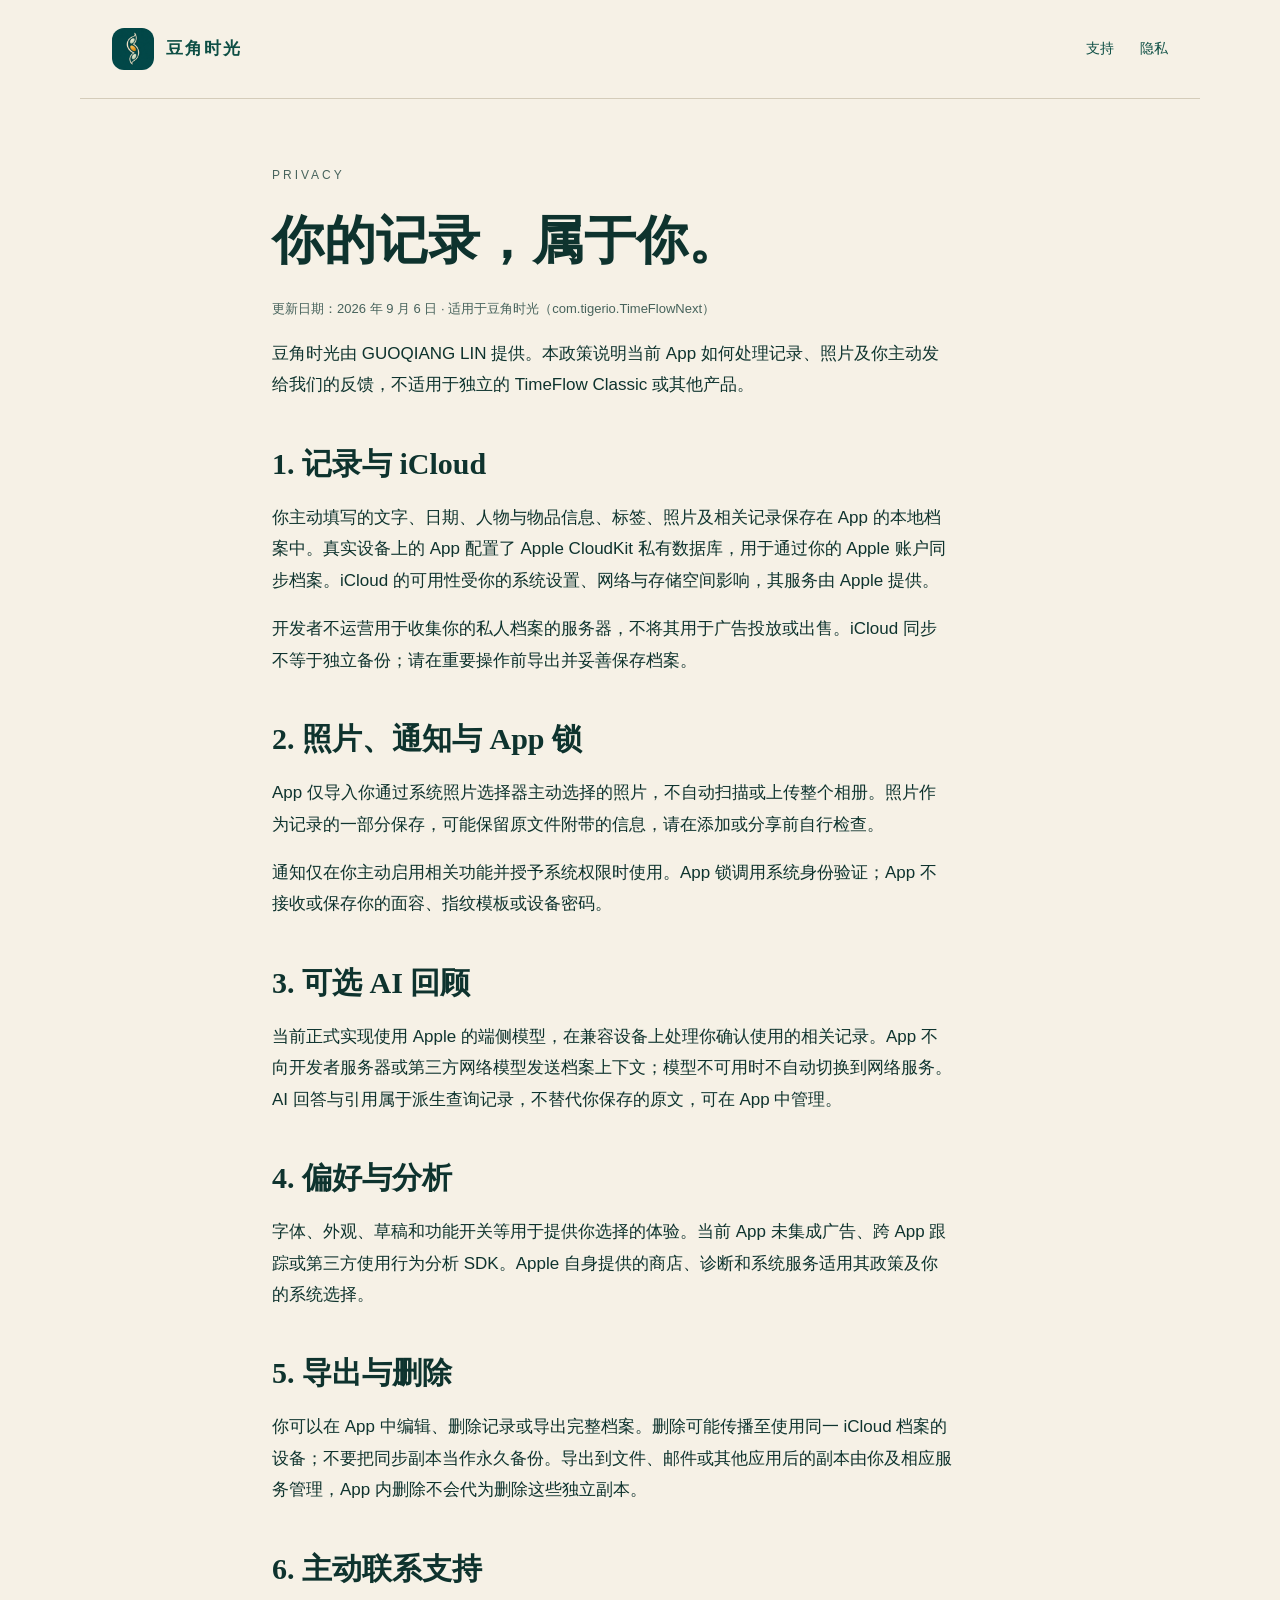
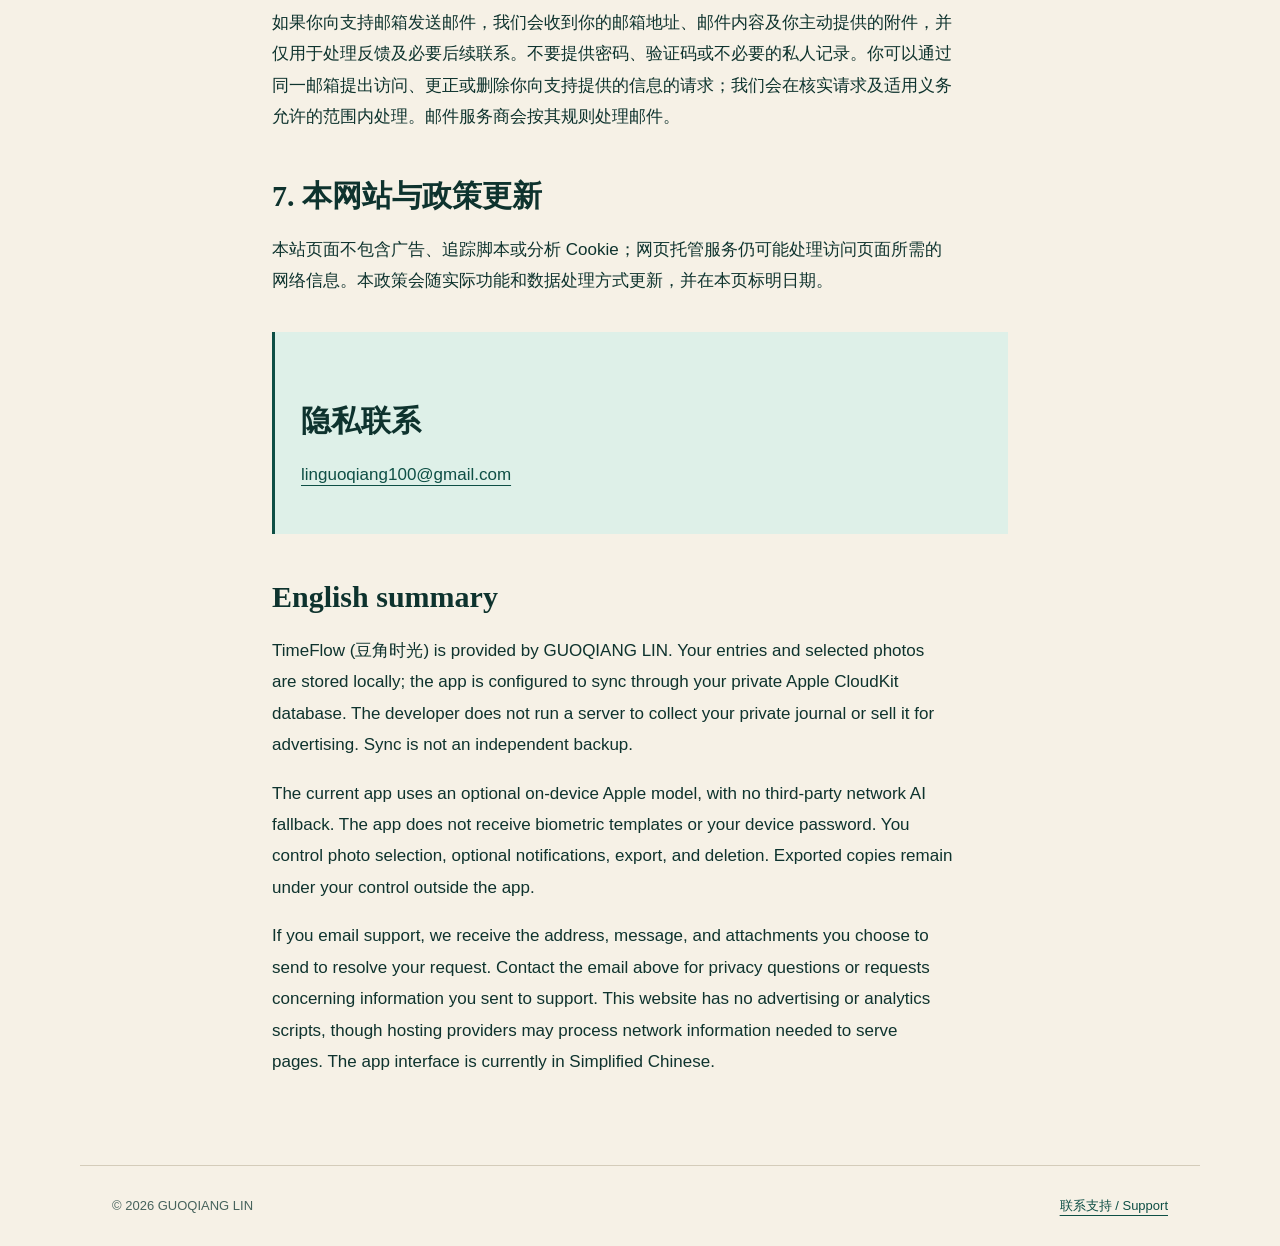
==== privacy.html @ fb49351d "docs: publish TimeFlow product support and privacy website" ====
<!doctype html>
<html lang="zh-CN"><head><meta charset="utf-8"><meta name="viewport" content="width=device-width,initial-scale=1"><title>隐私政策 · 豆角时光</title><link rel="stylesheet" href="styles.css"></head><body>
<header><a class="brand" href="index.html"><img src="app-icon.png" alt="">豆角时光</a><nav aria-label="主导航"><a href="support.html">支持</a><a href="privacy.html" aria-current="page">隐私</a></nav></header>
<main class="document"><p class="eyebrow">PRIVACY</p><h1>你的记录，属于你。</h1><p class="meta">更新日期：2026 年 9 月 6 日 · 适用于豆角时光（com.tigerio.TimeFlowNext）</p>
<p>豆角时光由 GUOQIANG LIN 提供。本政策说明当前 App 如何处理记录、照片及你主动发给我们的反馈，不适用于独立的 TimeFlow Classic 或其他产品。</p>
<h2>1. 记录与 iCloud</h2><p>你主动填写的文字、日期、人物与物品信息、标签、照片及相关记录保存在 App 的本地档案中。真实设备上的 App 配置了 Apple CloudKit 私有数据库，用于通过你的 Apple 账户同步档案。iCloud 的可用性受你的系统设置、网络与存储空间影响，其服务由 Apple 提供。</p><p>开发者不运营用于收集你的私人档案的服务器，不将其用于广告投放或出售。iCloud 同步不等于独立备份；请在重要操作前导出并妥善保存档案。</p>
<h2>2. 照片、通知与 App 锁</h2><p>App 仅导入你通过系统照片选择器主动选择的照片，不自动扫描或上传整个相册。照片作为记录的一部分保存，可能保留原文件附带的信息，请在添加或分享前自行检查。</p><p>通知仅在你主动启用相关功能并授予系统权限时使用。App 锁调用系统身份验证；App 不接收或保存你的面容、指纹模板或设备密码。</p>
<h2>3. 可选 AI 回顾</h2><p>当前正式实现使用 Apple 的端侧模型，在兼容设备上处理你确认使用的相关记录。App 不向开发者服务器或第三方网络模型发送档案上下文；模型不可用时不自动切换到网络服务。AI 回答与引用属于派生查询记录，不替代你保存的原文，可在 App 中管理。</p>
<h2>4. 偏好与分析</h2><p>字体、外观、草稿和功能开关等用于提供你选择的体验。当前 App 未集成广告、跨 App 跟踪或第三方使用行为分析 SDK。Apple 自身提供的商店、诊断和系统服务适用其政策及你的系统选择。</p>
<h2>5. 导出与删除</h2><p>你可以在 App 中编辑、删除记录或导出完整档案。删除可能传播至使用同一 iCloud 档案的设备；不要把同步副本当作永久备份。导出到文件、邮件或其他应用后的副本由你及相应服务管理，App 内删除不会代为删除这些独立副本。</p>
<h2>6. 主动联系支持</h2><p>如果你向支持邮箱发送邮件，我们会收到你的邮箱地址、邮件内容及你主动提供的附件，并仅用于处理反馈及必要后续联系。不要提供密码、验证码或不必要的私人记录。你可以通过同一邮箱提出访问、更正或删除你向支持提供的信息的请求；我们会在核实请求及适用义务允许的范围内处理。邮件服务商会按其规则处理邮件。</p>
<h2>7. 本网站与政策更新</h2><p>本站页面不包含广告、追踪脚本或分析 Cookie；网页托管服务仍可能处理访问页面所需的网络信息。本政策会随实际功能和数据处理方式更新，并在本页标明日期。</p>
<section class="contact"><h2>隐私联系</h2><p><a href="mailto:linguoqiang100@gmail.com?subject=豆角时光隐私请求">linguoqiang100@gmail.com</a></p></section>
<h2 lang="en">English summary</h2><div lang="en"><p>TimeFlow (豆角时光) is provided by GUOQIANG LIN. Your entries and selected photos are stored locally; the app is configured to sync through your private Apple CloudKit database. The developer does not run a server to collect your private journal or sell it for advertising. Sync is not an independent backup.</p><p>The current app uses an optional on-device Apple model, with no third-party network AI fallback. The app does not receive biometric templates or your device password. You control photo selection, optional notifications, export, and deletion. Exported copies remain under your control outside the app.</p><p>If you email support, we receive the address, message, and attachments you choose to send to resolve your request. Contact the email above for privacy questions or requests concerning information you sent to support. This website has no advertising or analytics scripts, though hosting providers may process network information needed to serve pages. The app interface is currently in Simplified Chinese.</p></div>
</main><footer><span>© 2026 GUOQIANG LIN</span><a href="support.html">联系支持 / Support</a></footer></body></html>
---- styles.css ----
@import url("design-tokens.css");
:root { color-scheme: light; }
* { box-sizing: border-box; }
body { margin: 0; background: var(--tf-color-background); color: var(--tf-color-ink); font: 17px/1.85 "PingFang SC", "Hiragino Sans GB", sans-serif; }
a { color: var(--tf-color-green); text-underline-offset: 5px; }
a:focus-visible { outline: 3px solid var(--tf-color-gold); outline-offset: 5px; }
header, main, footer { max-width: 1120px; margin: auto; padding: 28px 32px; }
header { display: flex; align-items: center; justify-content: space-between; gap: 24px; border-bottom: 1px solid var(--tf-color-line); }
.brand { display: flex; align-items: center; gap: 12px; text-decoration: none; font-weight: 650; letter-spacing: 2px; }
.brand img { width: 42px; height: 42px; border-radius: 12px; }
nav { display: flex; gap: 26px; font-size: 14px; }
nav a { text-decoration: none; }
.hero { padding: 90px 0 64px; max-width: 880px; }
.eyebrow { font: 12px/1.5 "Avenir Next", sans-serif; letter-spacing: 3px; color: var(--tf-color-secondary-ink); }
h1, h2 { font-family: "Songti SC", "Noto Serif CJK SC", serif; font-weight: 600; }
h1 { font-size: clamp(42px, 7vw, 76px); line-height: 1.25; letter-spacing: -2px; margin: 24px 0; }
h2 { font-size: 30px; line-height: 1.4; margin: 42px 0 16px; }
h3 { font-size: 19px; }
.lede { font-size: 20px; color: var(--tf-color-secondary-ink); max-width: 610px; }
.hero-art { display: block; width: 100%; max-height: 580px; object-fit: cover; border-radius: 4px; }
.rows { margin: 40px 0; }
.row { border-top: 1px solid var(--tf-color-line); padding: 26px 0; display: grid; grid-template-columns: 80px 1fr 1.4fr; gap: 24px; align-items: start; }
.row span { color: var(--tf-color-gold); font: 14px "Avenir Next", sans-serif; padding-top: 10px; }
.row h2 { margin: 0; }
.row p { margin: 0; color: var(--tf-color-secondary-ink); }
.document { max-width: 800px; padding-top: 55px; padding-bottom: 70px; }
.document h1 { font-size: clamp(34px, 6vw, 52px); letter-spacing: 0; }
.document p, .document li { max-width: 72ch; }
.meta { font-size: 13px; color: var(--tf-color-secondary-ink); }
.contact { padding: 26px; margin: 36px 0; background: var(--tf-color-green-soft); border-left: 3px solid var(--tf-color-green); }
footer { border-top: 1px solid var(--tf-color-line); color: var(--tf-color-secondary-ink); font-size: 13px; display: flex; justify-content: space-between; gap: 24px; }
@media (max-width: 640px) { header, main, footer { padding-left: 22px; padding-right: 22px; } header { flex-wrap: wrap; } nav { gap: 22px; } .hero { padding-top: 55px; } .row { grid-template-columns: 34px 1fr; gap: 12px; } .row p { grid-column: 2; } footer { display: block; } }
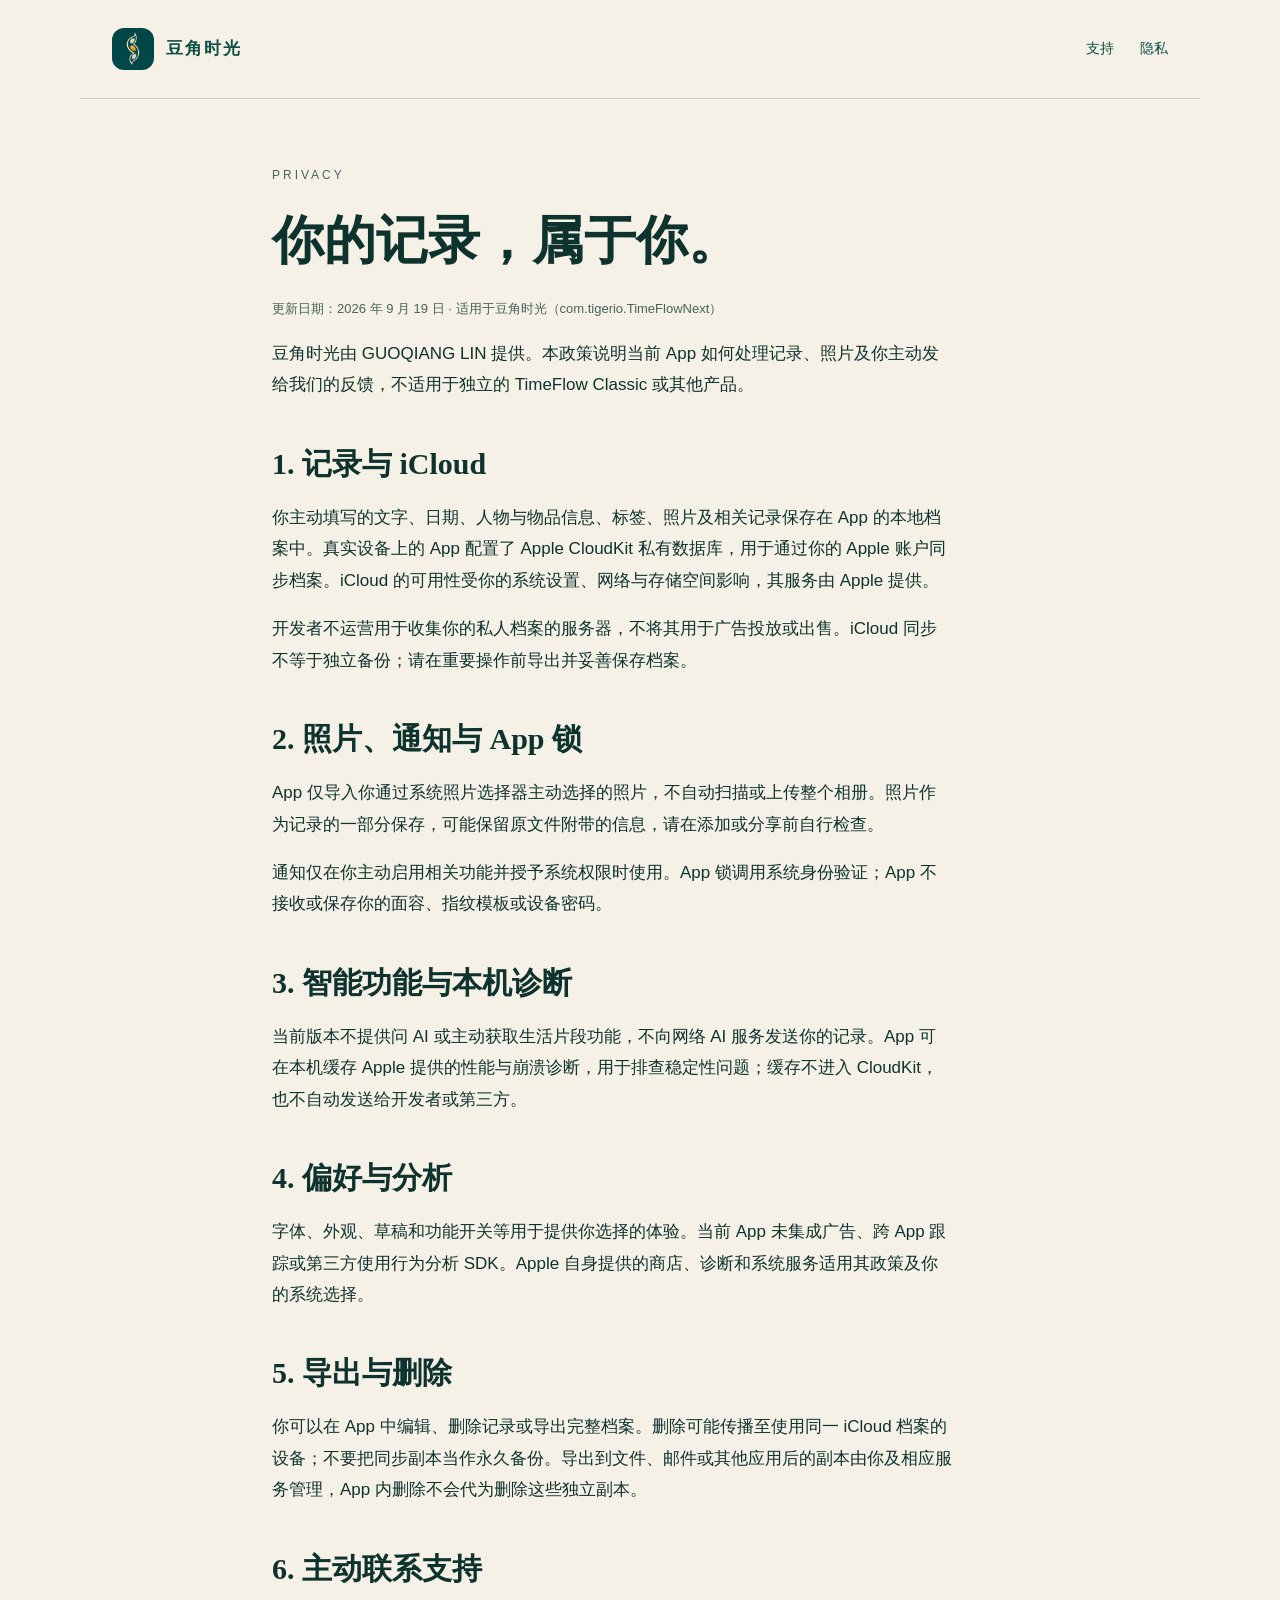
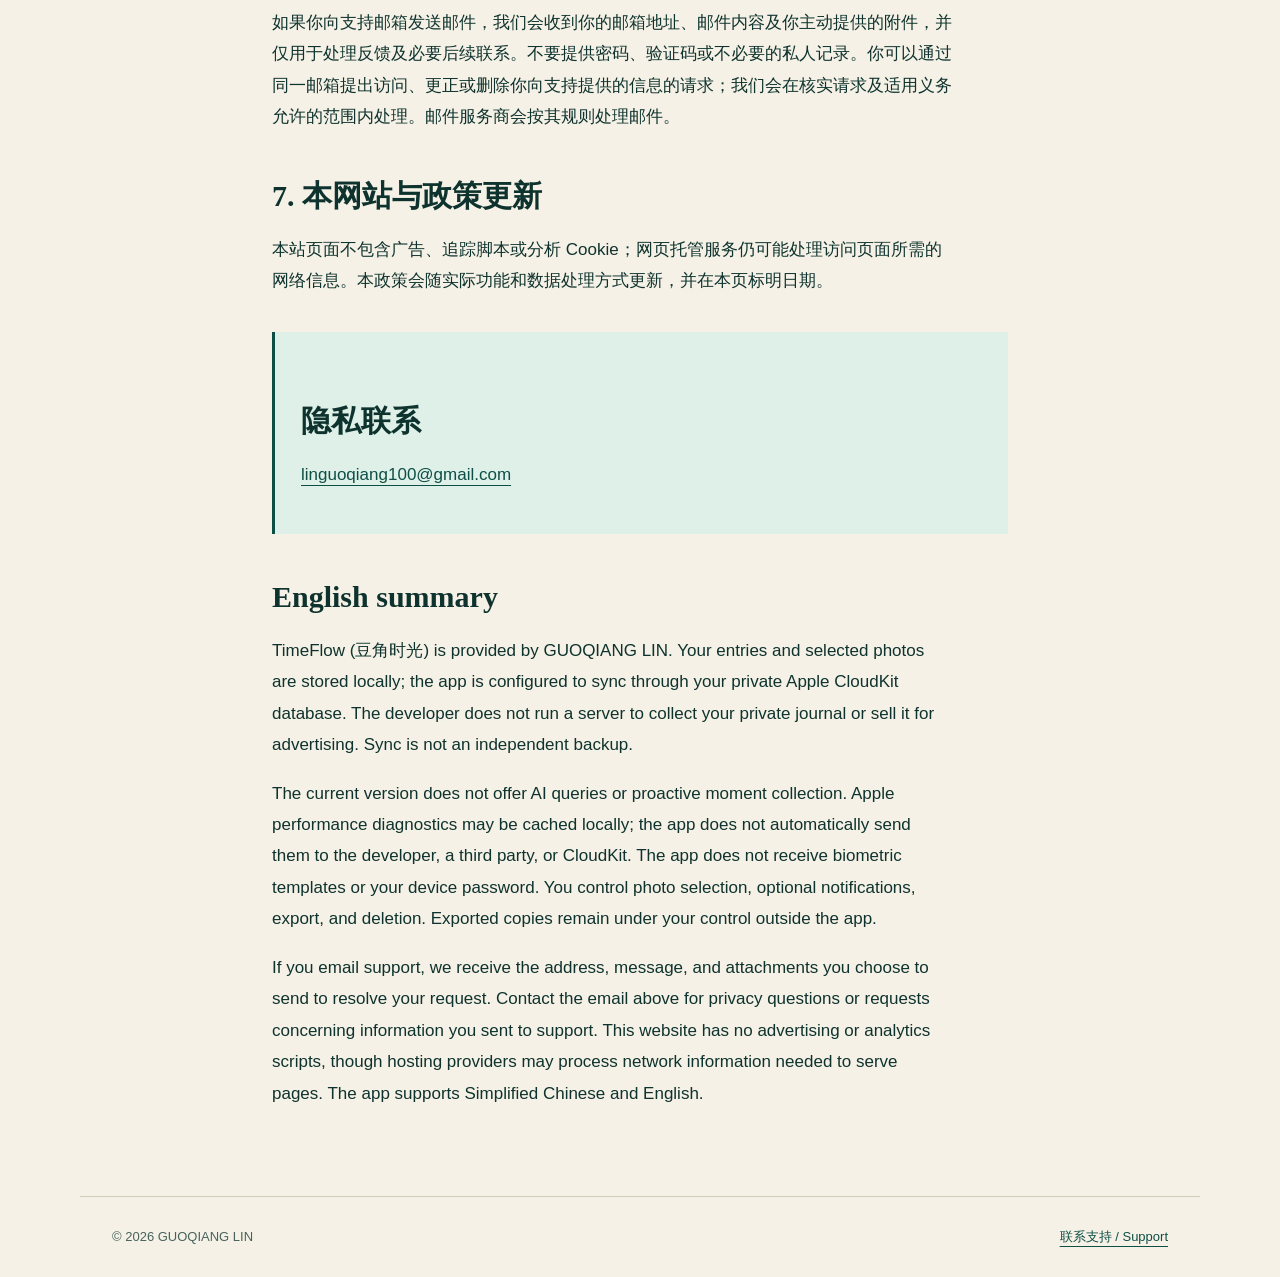
==== commit 2d4aa13b: "docs: 更新双语支持说明和当前版本隐私处理" ====
--- a/privacy.html
+++ b/privacy.html
@@ -1,15 +1,15 @@
 <!doctype html>
 <html lang="zh-CN"><head><meta charset="utf-8"><meta name="viewport" content="width=device-width,initial-scale=1"><title>隐私政策 · 豆角时光</title><link rel="stylesheet" href="styles.css"></head><body>
 <header><a class="brand" href="index.html"><img src="app-icon.png" alt="">豆角时光</a><nav aria-label="主导航"><a href="support.html">支持</a><a href="privacy.html" aria-current="page">隐私</a></nav></header>
-<main class="document"><p class="eyebrow">PRIVACY</p><h1>你的记录，属于你。</h1><p class="meta">更新日期：2026 年 9 月 6 日 · 适用于豆角时光（com.tigerio.TimeFlowNext）</p>
+<main class="document"><p class="eyebrow">PRIVACY</p><h1>你的记录，属于你。</h1><p class="meta">更新日期：2026 年 9 月 19 日 · 适用于豆角时光（com.tigerio.TimeFlowNext）</p>
 <p>豆角时光由 GUOQIANG LIN 提供。本政策说明当前 App 如何处理记录、照片及你主动发给我们的反馈，不适用于独立的 TimeFlow Classic 或其他产品。</p>
 <h2>1. 记录与 iCloud</h2><p>你主动填写的文字、日期、人物与物品信息、标签、照片及相关记录保存在 App 的本地档案中。真实设备上的 App 配置了 Apple CloudKit 私有数据库，用于通过你的 Apple 账户同步档案。iCloud 的可用性受你的系统设置、网络与存储空间影响，其服务由 Apple 提供。</p><p>开发者不运营用于收集你的私人档案的服务器，不将其用于广告投放或出售。iCloud 同步不等于独立备份；请在重要操作前导出并妥善保存档案。</p>
 <h2>2. 照片、通知与 App 锁</h2><p>App 仅导入你通过系统照片选择器主动选择的照片，不自动扫描或上传整个相册。照片作为记录的一部分保存，可能保留原文件附带的信息，请在添加或分享前自行检查。</p><p>通知仅在你主动启用相关功能并授予系统权限时使用。App 锁调用系统身份验证；App 不接收或保存你的面容、指纹模板或设备密码。</p>
-<h2>3. 可选 AI 回顾</h2><p>当前正式实现使用 Apple 的端侧模型，在兼容设备上处理你确认使用的相关记录。App 不向开发者服务器或第三方网络模型发送档案上下文；模型不可用时不自动切换到网络服务。AI 回答与引用属于派生查询记录，不替代你保存的原文，可在 App 中管理。</p>
+<h2>3. 智能功能与本机诊断</h2><p>当前版本不提供问 AI 或主动获取生活片段功能，不向网络 AI 服务发送你的记录。App 可在本机缓存 Apple 提供的性能与崩溃诊断，用于排查稳定性问题；缓存不进入 CloudKit，也不自动发送给开发者或第三方。</p>
 <h2>4. 偏好与分析</h2><p>字体、外观、草稿和功能开关等用于提供你选择的体验。当前 App 未集成广告、跨 App 跟踪或第三方使用行为分析 SDK。Apple 自身提供的商店、诊断和系统服务适用其政策及你的系统选择。</p>
 <h2>5. 导出与删除</h2><p>你可以在 App 中编辑、删除记录或导出完整档案。删除可能传播至使用同一 iCloud 档案的设备；不要把同步副本当作永久备份。导出到文件、邮件或其他应用后的副本由你及相应服务管理，App 内删除不会代为删除这些独立副本。</p>
 <h2>6. 主动联系支持</h2><p>如果你向支持邮箱发送邮件，我们会收到你的邮箱地址、邮件内容及你主动提供的附件，并仅用于处理反馈及必要后续联系。不要提供密码、验证码或不必要的私人记录。你可以通过同一邮箱提出访问、更正或删除你向支持提供的信息的请求；我们会在核实请求及适用义务允许的范围内处理。邮件服务商会按其规则处理邮件。</p>
 <h2>7. 本网站与政策更新</h2><p>本站页面不包含广告、追踪脚本或分析 Cookie；网页托管服务仍可能处理访问页面所需的网络信息。本政策会随实际功能和数据处理方式更新，并在本页标明日期。</p>
 <section class="contact"><h2>隐私联系</h2><p><a href="mailto:linguoqiang100@gmail.com?subject=豆角时光隐私请求">linguoqiang100@gmail.com</a></p></section>
-<h2 lang="en">English summary</h2><div lang="en"><p>TimeFlow (豆角时光) is provided by GUOQIANG LIN. Your entries and selected photos are stored locally; the app is configured to sync through your private Apple CloudKit database. The developer does not run a server to collect your private journal or sell it for advertising. Sync is not an independent backup.</p><p>The current app uses an optional on-device Apple model, with no third-party network AI fallback. The app does not receive biometric templates or your device password. You control photo selection, optional notifications, export, and deletion. Exported copies remain under your control outside the app.</p><p>If you email support, we receive the address, message, and attachments you choose to send to resolve your request. Contact the email above for privacy questions or requests concerning information you sent to support. This website has no advertising or analytics scripts, though hosting providers may process network information needed to serve pages. The app interface is currently in Simplified Chinese.</p></div>
+<h2 lang="en">English summary</h2><div lang="en"><p>TimeFlow (豆角时光) is provided by GUOQIANG LIN. Your entries and selected photos are stored locally; the app is configured to sync through your private Apple CloudKit database. The developer does not run a server to collect your private journal or sell it for advertising. Sync is not an independent backup.</p><p>The current version does not offer AI queries or proactive moment collection. Apple performance diagnostics may be cached locally; the app does not automatically send them to the developer, a third party, or CloudKit. The app does not receive biometric templates or your device password. You control photo selection, optional notifications, export, and deletion. Exported copies remain under your control outside the app.</p><p>If you email support, we receive the address, message, and attachments you choose to send to resolve your request. Contact the email above for privacy questions or requests concerning information you sent to support. This website has no advertising or analytics scripts, though hosting providers may process network information needed to serve pages. The app supports Simplified Chinese and English.</p></div>
 </main><footer><span>© 2026 GUOQIANG LIN</span><a href="support.html">联系支持 / Support</a></footer></body></html>
